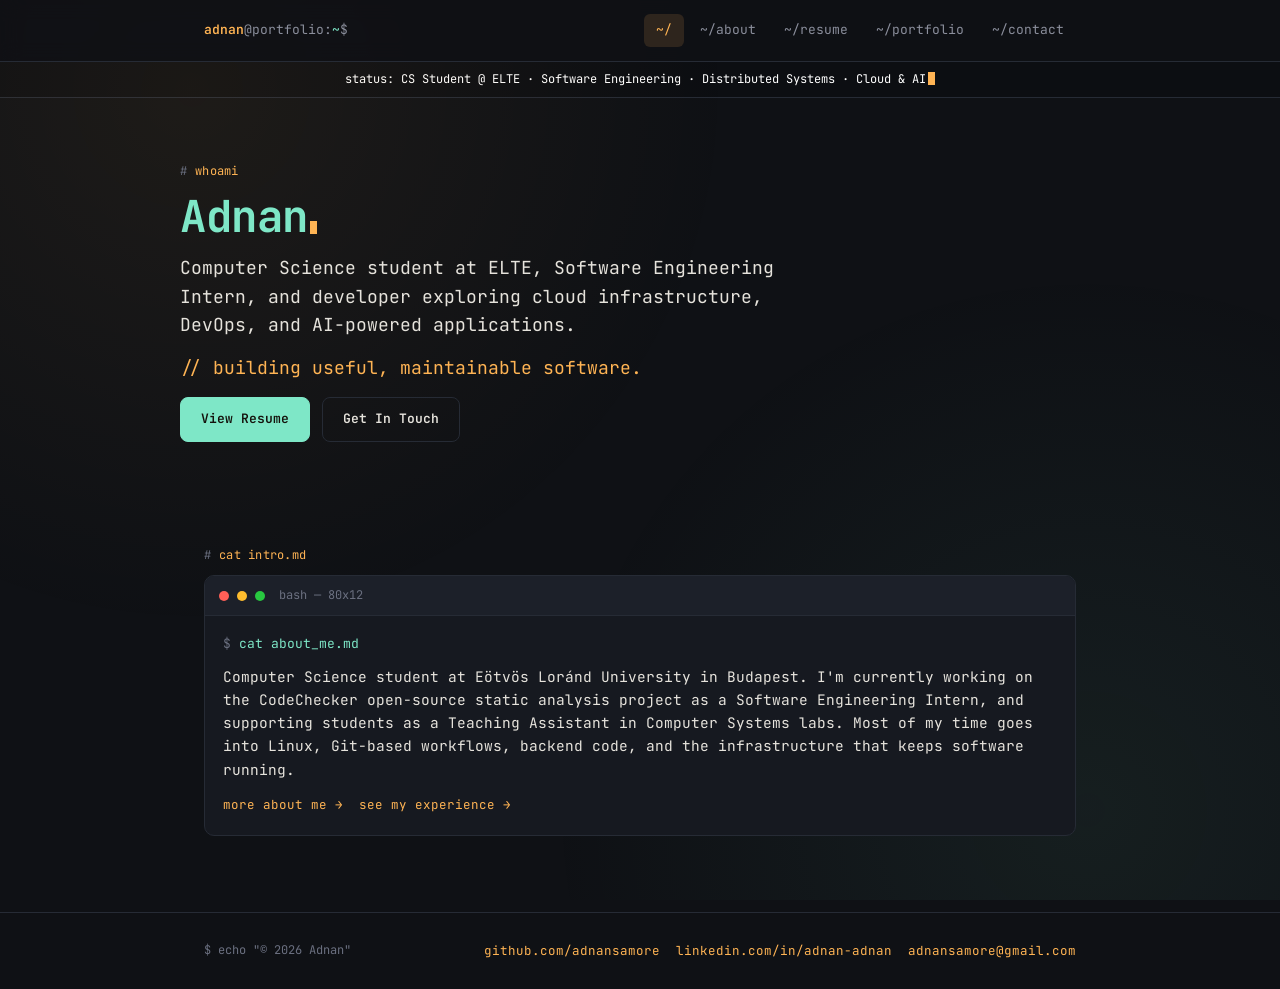
==== index.html @ 3733942b "updated portfolio" ====
<!DOCTYPE html>
<html lang="en">
<head>
<meta charset="UTF-8">
<meta name="viewport" content="width=device-width, initial-scale=1.0">
<title>Adnan | Portfolio</title>
<meta name="description" content="Adnan, Computer Science student at ELTE in Budapest and software developer interested in software engineering, DevOps, cloud infrastructure and AI engineering.">
<meta name="author" content="Adnan">
<meta name="theme-color" content="#0f1115">
<meta property="og:type" content="website">
<meta property="og:title" content="Adnan | Portfolio">
<meta property="og:description" content="Adnan, Computer Science student at ELTE in Budapest and software developer interested in software engineering, DevOps, cloud infrastructure and AI engineering.">
<meta name="twitter:card" content="summary">
<meta name="twitter:title" content="Adnan | Portfolio">
<meta name="twitter:description" content="Adnan, Computer Science student at ELTE in Budapest and software developer interested in software engineering, DevOps, cloud infrastructure and AI engineering.">
<link rel="icon" type="image/svg+xml" href="data:image/svg+xml,%3Csvg xmlns='http://www.w3.org/2000/svg' viewBox='0 0 32 32'%3E%3Crect width='32' height='32' rx='6' fill='%230f1115'/%3E%3Cpath d='M8 10l6 6-6 6' fill='none' stroke='%237ee7c7' stroke-width='2.6' stroke-linecap='round' stroke-linejoin='round'/%3E%3Crect x='16' y='20' width='9' height='2.6' rx='1' fill='%23ffb454'/%3E%3C/svg%3E">
<link rel="preconnect" href="https://fonts.googleapis.com">
<link rel="preconnect" href="https://fonts.gstatic.com" crossorigin>
<link href="https://fonts.googleapis.com/css2?family=JetBrains+Mono:wght@400;500;600;700&display=swap" rel="stylesheet">
<link rel="stylesheet" href="assets/css/styles.css">
</head>
<body>

<a class="skip-link" href="#main">skip to content</a>

<header class="shellbar">
  <div class="shellbar-inner">
    <a class="prompt" href="index.html" aria-label="Adnan, home"><b>adnan</b>@portfolio:<span style="color:var(--accent-2)">~</span>$</a>
    <button class="navtoggle" type="button" aria-label="Toggle navigation" aria-expanded="false" aria-controls="site-nav">menu</button>
    <nav class="navlinks" id="site-nav" aria-label="Main"><a href="index.html" class="active" aria-current="page">~/</a><a href="about.html">~/about</a><a href="resume.html">~/resume</a><a href="portfolio.html">~/portfolio</a><a href="contact.html">~/contact</a></nav>
  </div>
</header>

<div class="ribbon">status: CS Student @ ELTE · Software Engineering · Distributed Systems · Cloud & AI<span class="cursor" aria-hidden="true"></span></div>

<main id="main">
<div class="wrap hero">
  <div class="hero-solo">
    <div class="eyebrow">whoami</div>
    <h1 id="typed-name"><span style="color: var(--accent-2);" data-type>Adnan</span></h1>
    <p class="lede">Computer Science student at ELTE, Software Engineering Intern, and developer exploring cloud infrastructure, DevOps, and AI-powered applications.</p>
    <p class="lede"><span style="color: var(--accent);">// building useful, maintainable software.</span></p>
    <div class="cta-row">
      <a href="resume.html" class="btn primary green">View Resume</a>
      <a href="contact.html" class="btn">Get In Touch</a>
    </div>
  </div>
</div>

<section>
  <div class="wrap">
    <div class="eyebrow">cat intro.md</div>
    <div class="term">
      <div class="term-bar" aria-hidden="true">
        <span class="term-dot r"></span><span class="term-dot y"></span><span class="term-dot g"></span>
        <span class="term-title">bash — 80x12</span>
      </div>
      <div class="term-body">
        <div class="term-cmd">cat about_me.md</div>
        <p style="color:var(--text)">Computer Science student at Eötvös Loránd University in Budapest. I'm currently working on the CodeChecker open-source static analysis project as a Software Engineering Intern, and supporting students as a Teaching Assistant in Computer Systems labs. Most of my time goes into Linux, Git-based workflows, backend code, and the infrastructure that keeps software running.</p>
        <div class="term-links">
          <a href="about.html">more about me →</a>
          <a href="resume.html">see my experience →</a>
        </div>
      </div>
    </div>
  </div>
</section>
</main>

<footer>
  <div class="wrap footer-inner">
    <div class="footer-prompt">$ echo "© 2026 Adnan"</div>
    <div class="footer-links">
      <a href="https://github.com/adnansamore" target="_blank" rel="noopener noreferrer">github.com/adnansamore</a>
      <a href="https://www.linkedin.com/in/adnan-adnan-6b332b247/" target="_blank" rel="noopener noreferrer">linkedin.com/in/adnan-adnan</a>
      <a href="mailto:adnansamore@gmail.com">adnansamore@gmail.com</a>
    </div>
  </div>
</footer>

<script src="assets/js/site.js"></script>
</body>
</html>
---- assets/css/styles.css ----
:root{
  --bg:#0f1115;
  --bg-raise:#161920;
  --bg-raise-2:#1c2029;
  --border:#262b35;
  --text:#e6e3dc;
  --text-dim:#8b8f9c;
  --text-dimmer:#6b7080;
  --accent:#ffb454;
  --accent-soft:#ffb45422;
  --accent-2:#7ee7c7;
  --danger:#ff6b6b;
  --yellow:#f0c674;
  --green:#7ee7c7;
  --radius:10px;
  --mono: 'JetBrains Mono', 'SFMono-Regular', Consolas, monospace;
  --sans: 'JetBrains Mono', 'SFMono-Regular', Consolas, monospace;
}
*{box-sizing:border-box;}
html{scroll-behavior:smooth;}
body{
  margin:0;
  background:var(--bg);
  color:var(--text);
  font-family:var(--sans);
  line-height:1.6;
  -webkit-font-smoothing:antialiased;
}
body::before{
  content:"";
  position:fixed; inset:0;
  background-image:
    radial-gradient(circle at 15% 10%, #ffb45410 0%, transparent 40%),
    radial-gradient(circle at 85% 90%, #7ee7c710 0%, transparent 40%);
  pointer-events:none;
  z-index:0;
}
a{color:var(--accent); text-decoration:none;}
a:hover{text-decoration:underline;}
a:focus-visible, button:focus-visible, summary:focus-visible{outline:2px solid var(--accent); outline-offset:3px; border-radius:4px;}
::selection{background:var(--accent); color:#0f1115;}

.wrap{max-width:920px; margin:0 auto; padding:0 24px; position:relative; z-index:1;}

/* ---- shell bar (nav) ---- */
.shellbar{
  position:sticky; top:0; z-index:50;
  background:rgba(15,17,21,0.88);
  backdrop-filter:blur(10px);
  border-bottom:1px solid var(--border);
}
.shellbar-inner{
  max-width:920px; margin:0 auto; padding:14px 24px;
  display:flex; align-items:center; justify-content:space-between; gap:16px;
}
.prompt{
  font-family:var(--mono); font-size:13px; color:var(--text-dim);
  white-space:nowrap;
}
.prompt b{color:var(--accent); font-weight:600;}
.navlinks{display:flex; gap:4px; flex-wrap:wrap;}
.navlinks a{
  font-family:var(--mono); font-size:13px; color:var(--text-dim);
  padding:6px 12px; border-radius:6px; transition:all .15s ease;
}
.navlinks a:hover{color:var(--text); background:var(--bg-raise); text-decoration:none;}
.navlinks a.active{color:var(--accent); background:var(--accent-soft);}
.navtoggle{display:none; background:none; border:1px solid var(--border); color:var(--text); border-radius:6px; padding:6px 10px; font-family:var(--mono); cursor:pointer;}

/* ---- status ribbon ---- */
.ribbon{
  font-family:var(--mono); font-size:12px; color:#ffffff;
  text-align:center; padding:8px 16px; border-bottom:1px solid var(--border);
  background:#0c0e12;
}
.cursor{display:inline-block; width:7px; height:13px; background:var(--accent); margin-left:2px; vertical-align:-2px; animation:blink 1s steps(1) infinite;}
@keyframes blink{50%{opacity:0;}}

section{padding:56px 0;}
section + section{border-top:1px solid var(--border);}
.eyebrow{
  font-family:var(--mono); font-size:12px; color:var(--accent);
  text-transform:lowercase; letter-spacing:.02em; margin:0 0 10px;
  display:flex; align-items:center; gap:8px;
}
.eyebrow::before{content:"#"; color:var(--text-dimmer);}
h1,h2,h3{font-family:var(--sans); font-weight:700; letter-spacing:-0.01em; margin:0 0 12px;}
h1{font-size:clamp(28px,5vw,44px); line-height:1.15;}
h2{font-size:clamp(22px,3.4vw,28px);}
h3{font-size:17px; font-family:var(--mono); font-weight:600;}
p{color:var(--text-dim); margin:0 0 14px;}
.lede{font-size:18px; color:var(--text);}

/* ---- hero ---- */
.hero{padding:64px 0 48px; border-top:none;}
.hero-solo{max-width:640px;}
.badges{list-style:none; padding:0; margin:22px 0 28px; display:flex; flex-direction:column; gap:10px;}
.badges li{font-size:14.5px; color:var(--text-dim); display:flex; gap:10px; align-items:flex-start;}
.badges li span.ico{flex-shrink:0;}
.cta-row{display:flex; gap:12px; flex-wrap:wrap;}
.btn{
  font-family:var(--mono); font-size:13px; font-weight:600;
  padding:11px 20px; border-radius:8px; border:1px solid var(--border);
  color:var(--text); transition:all .15s ease; display:inline-block;
}
.btn:hover{text-decoration:none; border-color:var(--accent); color:var(--accent);}
.btn.primary{background:var(--accent); color:#14120c; border-color:var(--accent);}
.btn.primary:hover{color:#14120c; opacity:.88;}
.btn.primary.green{
  background:var(--accent-2);
  border-color:var(--accent-2);
  color:#14120c;
}
.btn.primary.green:hover{
  color:#14120c;
  opacity:.88;
}

/* ---- terminal window ---- */
.term{
  background:var(--bg-raise); border:1px solid var(--border); border-radius:10px;
  overflow:hidden; margin-bottom:20px;
}
.term-bar{
  display:flex; align-items:center; gap:8px; padding:10px 14px;
  background:var(--bg-raise-2); border-bottom:1px solid var(--border);
}
.term-dot{width:10px; height:10px; border-radius:50%;}
.term-dot.r{background:#ff5f57;} .term-dot.y{background:#febc2e;} .term-dot.g{background:#28c840;}
.term-title{font-family:var(--mono); font-size:12px; color:var(--text-dimmer); margin-left:6px;}
.term-body{padding:18px 18px 20px;}
.term-cmd{font-family:var(--mono); font-size:13px; color:var(--accent-2); margin-bottom:10px;}
.term-cmd::before{content:"$ "; color:var(--text-dimmer);}
.term h3{margin-bottom:8px;}
.term p{margin-bottom:12px; font-size:14.5px;}
.term ul{margin:0 0 14px; padding-left:18px; color:var(--text-dim); font-size:14px;}
.term ul li{margin-bottom:6px;}
.tags{display:flex; flex-wrap:wrap; gap:8px;}
.tag{
  font-family:var(--mono); font-size:11.5px; color:var(--text-dim);
  background:var(--bg); border:1px solid var(--border); border-radius:6px; padding:4px 9px;
}
.tag::before{content:"--"; color:var(--text-dimmer);}
.term-links{margin-top:14px; display:flex; flex-wrap:wrap; gap:8px 16px; font-family:var(--mono); font-size:12.5px;}
.badge-note{
  display:inline-block; font-family:var(--mono); font-size:11px; color:var(--yellow);
  border:1px solid #f0c67440; background:#f0c67412; border-radius:5px; padding:2px 8px; margin-bottom:10px;
}

/* ---- resume ---- */
.entry{margin-bottom:34px;}
.entry-head{display:flex; justify-content:space-between; align-items:baseline; gap:16px; flex-wrap:wrap; margin-bottom:4px;}
.entry-role{font-weight:700; font-size:16px;}
.entry-date{font-family:var(--mono); font-size:12.5px; color:var(--text-dimmer); white-space:nowrap;}
.entry-org{font-family:var(--mono); font-size:13px; color:var(--accent-2); margin-bottom:10px;}
.entry ul{margin:0; padding-left:18px; color:var(--text-dim); font-size:14.5px;}
.entry ul li{margin-bottom:7px;}

.skillgrid{display:grid; grid-template-columns:repeat(auto-fit,minmax(240px,1fr)); gap:18px;}
.skillcat{background:var(--bg-raise); border:1px solid var(--border); border-radius:10px; padding:16px 18px;}
.skillcat h3{color:var(--accent); margin-bottom:10px; font-size:13px;}
.skillcat .tags{gap:6px;}

/* ---- research / articles ---- */
.note-card{background:var(--bg-raise); border:1px solid var(--border); border-radius:10px; padding:22px 24px; margin-bottom:18px;}
.note-meta{font-family:var(--mono); font-size:11.5px; color:var(--text-dimmer); margin-bottom:8px;}
.note-card p{font-size:14.5px;}
.note-card blockquote{margin:14px 0; padding-left:14px; border-left:2px solid var(--accent); color:var(--text-dim); font-size:14px; font-style:italic;}

/* ---- contact ---- */
.contact-grid{display:grid; grid-template-columns:repeat(auto-fit,minmax(220px,1fr)); gap:16px; margin-top:24px;}
.contact-card{
  background:var(--bg-raise); border:1px solid var(--border); border-radius:10px;
  padding:18px 20px; transition:border-color .15s ease;
}
.contact-card:hover{border-color:var(--accent);}
.contact-card .k{font-family:var(--mono); font-size:11px; color:var(--text-dimmer); margin-bottom:6px;}
.contact-card .v{font-family:var(--mono); font-size:14px; color:var(--text); word-break:break-word;}
.contact-card a.v{color:var(--text);}
.contact-card a.v:hover{color:var(--accent);}

footer{border-top:1px solid var(--border); padding:28px 0; margin-top:0;}
.footer-inner{display:flex; justify-content:space-between; align-items:center; flex-wrap:wrap; gap:12px;}
.footer-prompt{font-family:var(--mono); font-size:12px; color:var(--text-dimmer);}
.footer-links{display:flex; flex-wrap:wrap; gap:8px 16px; font-family:var(--mono); font-size:12.5px;}

/* ---- accessibility helpers ---- */
.skip-link{
  position:absolute; left:16px; top:-48px; z-index:100;
  background:var(--accent); color:#14120c; font-family:var(--mono); font-size:13px; font-weight:600;
  padding:8px 14px; border-radius:6px; transition:top .15s ease;
}
.skip-link:focus{top:12px; text-decoration:none;}
.navtoggle:hover{border-color:var(--accent); color:var(--accent);}
.contact-card:focus-within{border-color:var(--accent);}

/* ---- experience extras ---- */
.entry-meta{font-family:var(--mono); font-size:12px; color:var(--text-dimmer); margin:-6px 0 12px;}
.entry-org a{color:var(--accent-2);}
.entry .tags{margin-top:12px;}
.entry-refs{margin:12px 0 0; font-family:var(--mono); font-size:12.5px; color:var(--text-dimmer);}
.entry-refs a{margin-right:14px; white-space:nowrap;}

/* ---- empty state ---- */
.term-empty{font-family:var(--mono); font-size:13.5px; color:var(--text-dim);}
.term-empty .muted{color:var(--text-dimmer);}

@media (max-width:720px){
  .navlinks{
    display:none; position:absolute; top:100%; left:0; right:0;
    background:var(--bg-raise); border-bottom:1px solid var(--border);
    flex-direction:column; padding:8px; gap:2px;
  }
  .navlinks.open{display:flex;}
  .navtoggle{display:block;}
  .shellbar-inner{position:relative;}
  .wrap, .shellbar-inner{padding-left:16px; padding-right:16px;}
  .hero{padding:48px 0 36px;}
  section{padding:44px 0;}
  .lede{font-size:16px;}
  .footer-inner{flex-direction:column; align-items:flex-start;}
}
@media (prefers-reduced-motion: reduce){
  .cursor{animation:none;}
  *{transition:none !important;}
  html{scroll-behavior:auto;}
}

/* prompt doubles as the home link */
a.prompt{color:var(--text-dim);}
a.prompt:hover{text-decoration:none; color:var(--text);}
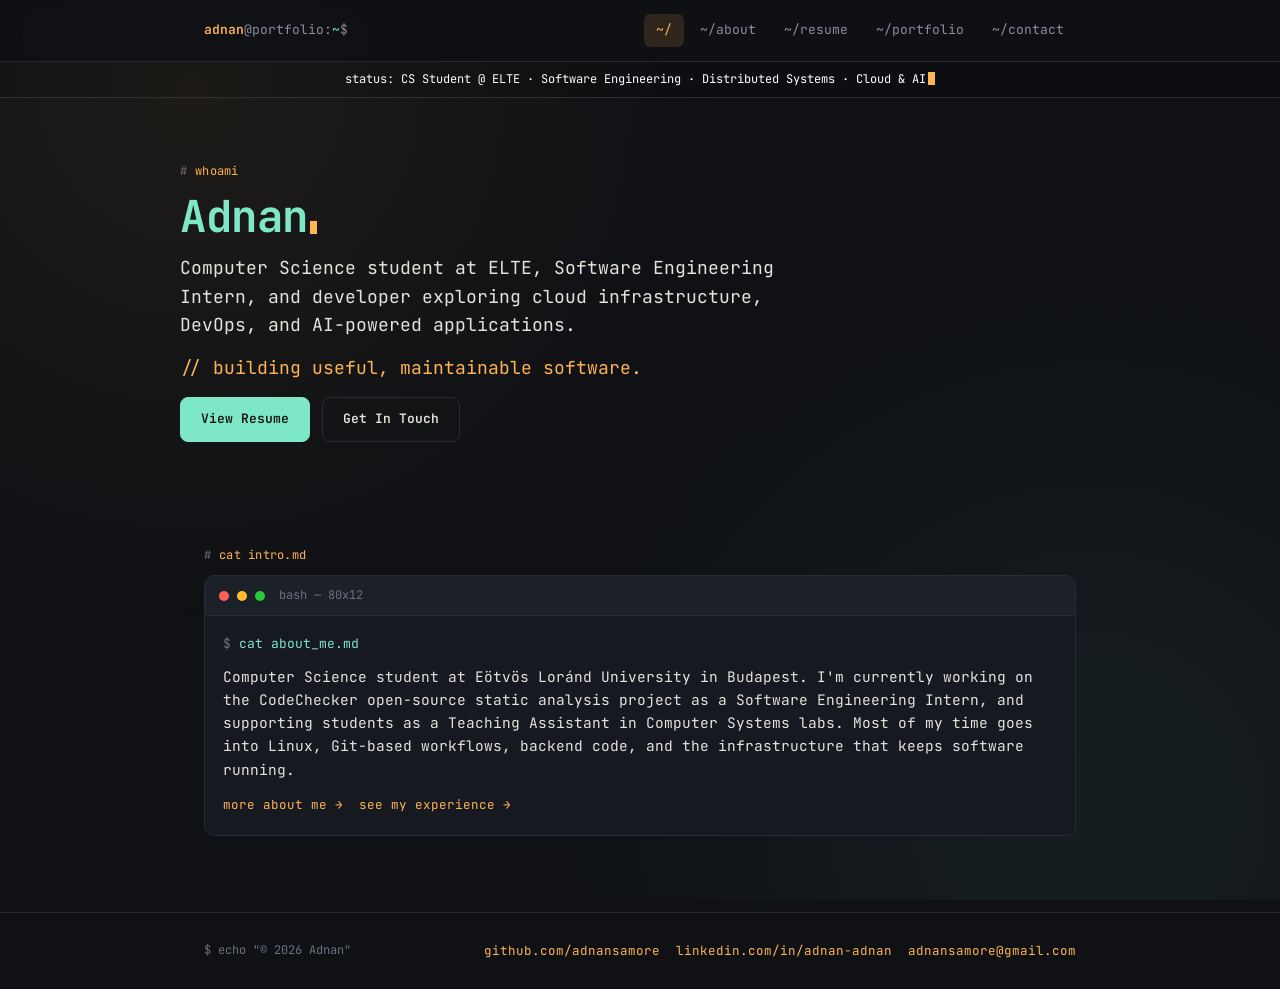
==== commit 61227cd3: "fix: linkedin url in footer" ====
--- a/index.html
+++ b/index.html
@@ -73,7 +73,7 @@
     <div class="footer-prompt">$ echo "© 2026 Adnan"</div>
     <div class="footer-links">
       <a href="https://github.com/adnansamore" target="_blank" rel="noopener noreferrer">github.com/adnansamore</a>
-      <a href="https://www.linkedin.com/in/adnan-adnan-6b332b247/" target="_blank" rel="noopener noreferrer">linkedin.com/in/adnan-adnan</a>
+      <a href="https://www.linkedin.com/in/adnan-6b332b247/" target="_blank" rel="noopener noreferrer">linkedin.com/in/adnan-adnan</a>
       <a href="mailto:adnansamore@gmail.com">adnansamore@gmail.com</a>
     </div>
   </div>
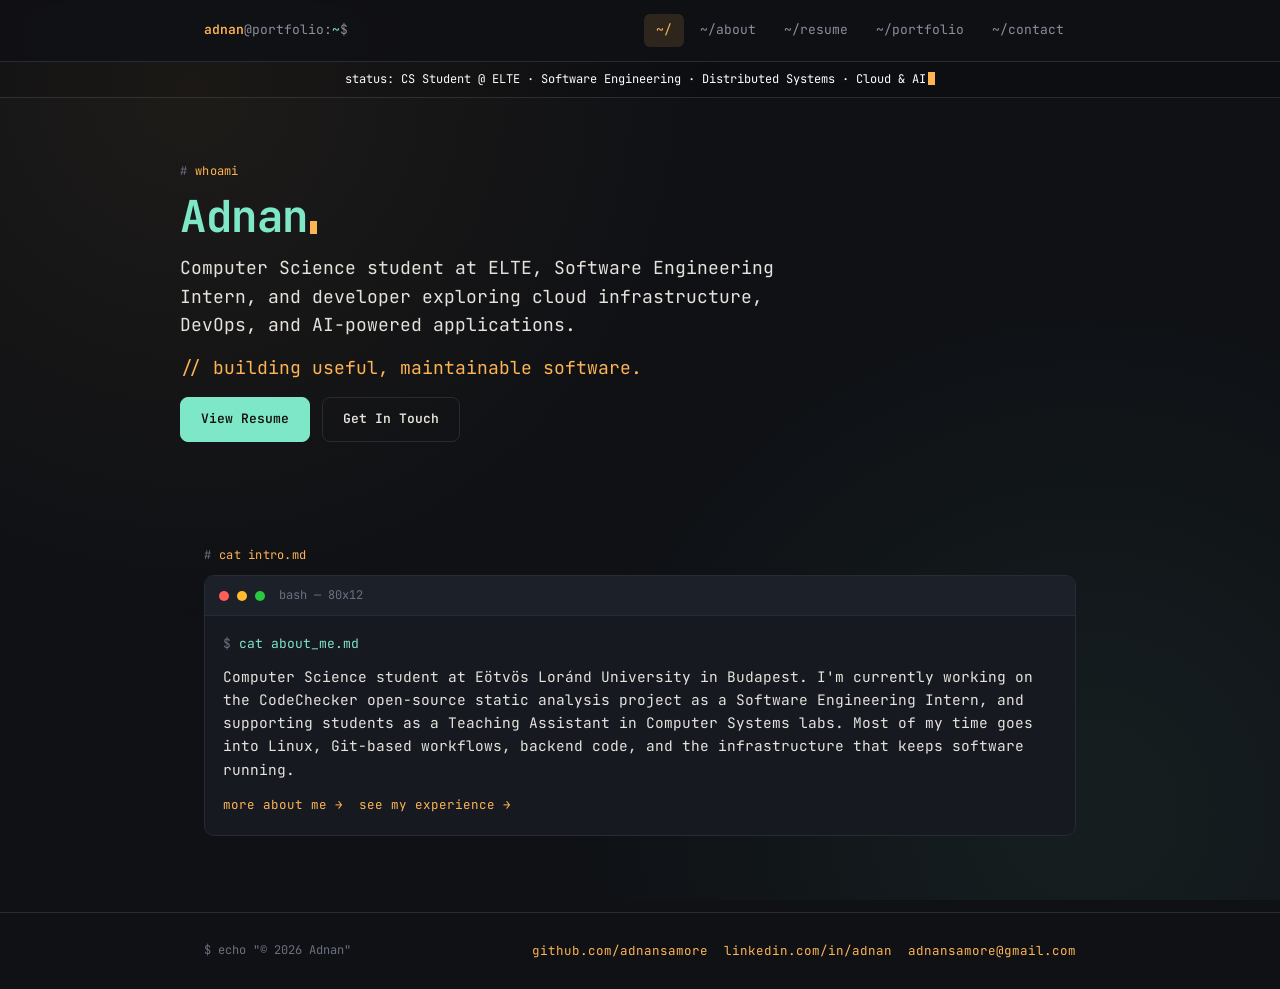
==== commit b64095a8: "fix: footer" ====
--- a/index.html
+++ b/index.html
@@ -73,7 +73,7 @@
     <div class="footer-prompt">$ echo "© 2026 Adnan"</div>
     <div class="footer-links">
       <a href="https://github.com/adnansamore" target="_blank" rel="noopener noreferrer">github.com/adnansamore</a>
-      <a href="https://www.linkedin.com/in/adnan-6b332b247/" target="_blank" rel="noopener noreferrer">linkedin.com/in/adnan-adnan</a>
+      <a href="https://www.linkedin.com/in/adnan-6b332b247/" target="_blank" rel="noopener noreferrer">linkedin.com/in/adnan</a>
       <a href="mailto:adnansamore@gmail.com">adnansamore@gmail.com</a>
     </div>
   </div>
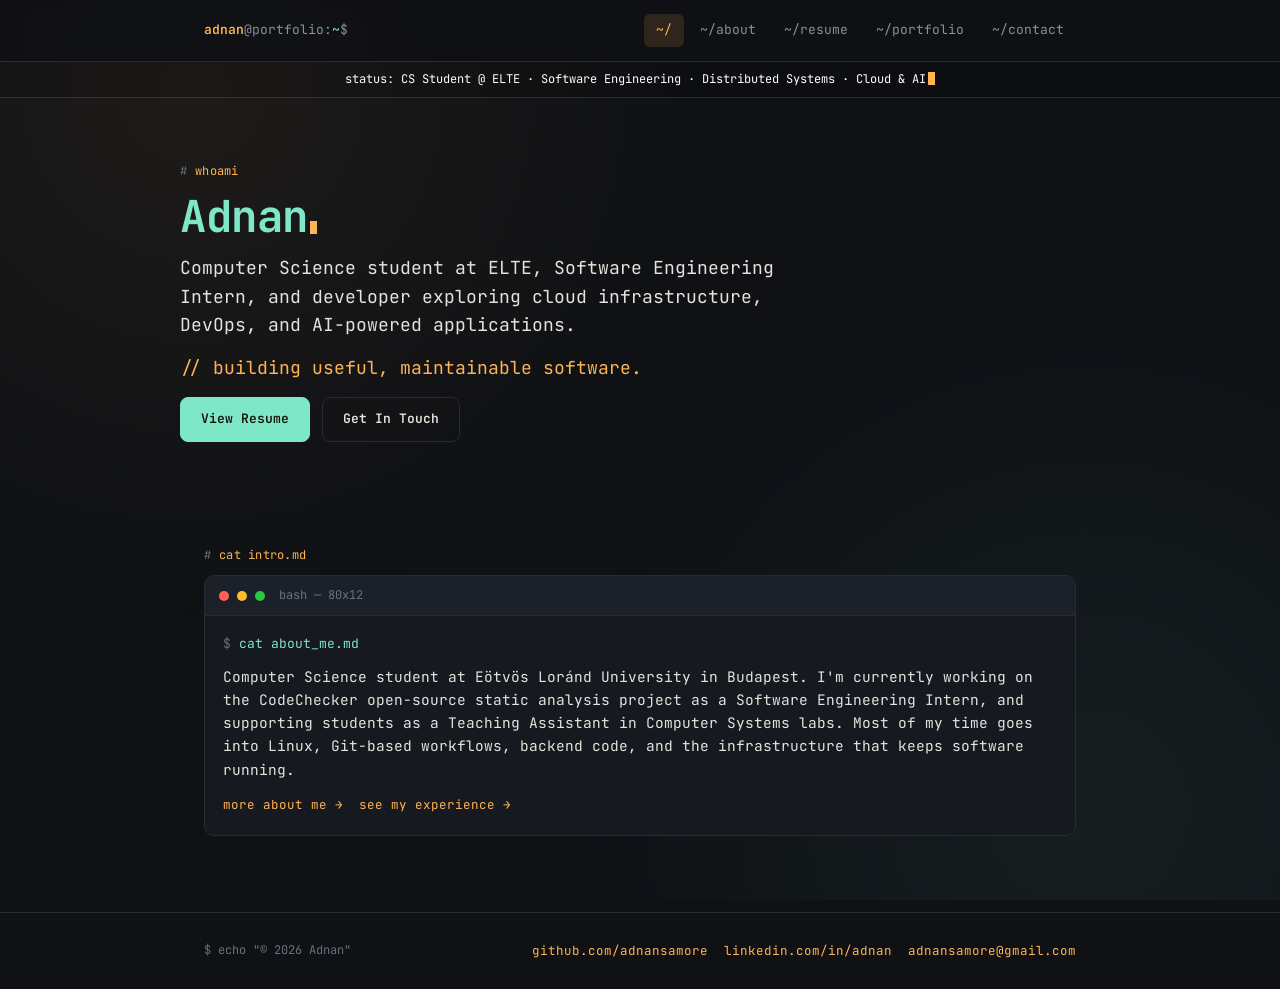
==== commit cbb6321b: "fix: footer" ====
--- a/index.html
+++ b/index.html
@@ -73,7 +73,7 @@
     <div class="footer-prompt">$ echo "© 2026 Adnan"</div>
     <div class="footer-links">
       <a href="https://github.com/adnansamore" target="_blank" rel="noopener noreferrer">github.com/adnansamore</a>
-      <a href="https://www.linkedin.com/in/adnan-6b332b247/" target="_blank" rel="noopener noreferrer">linkedin.com/in/adnan</a>
+      <a href="https://www.linkedin.com/in/adnan-6b332b247" target="_blank" rel="noopener noreferrer">linkedin.com/in/adnan</a>
       <a href="mailto:adnansamore@gmail.com">adnansamore@gmail.com</a>
     </div>
   </div>
